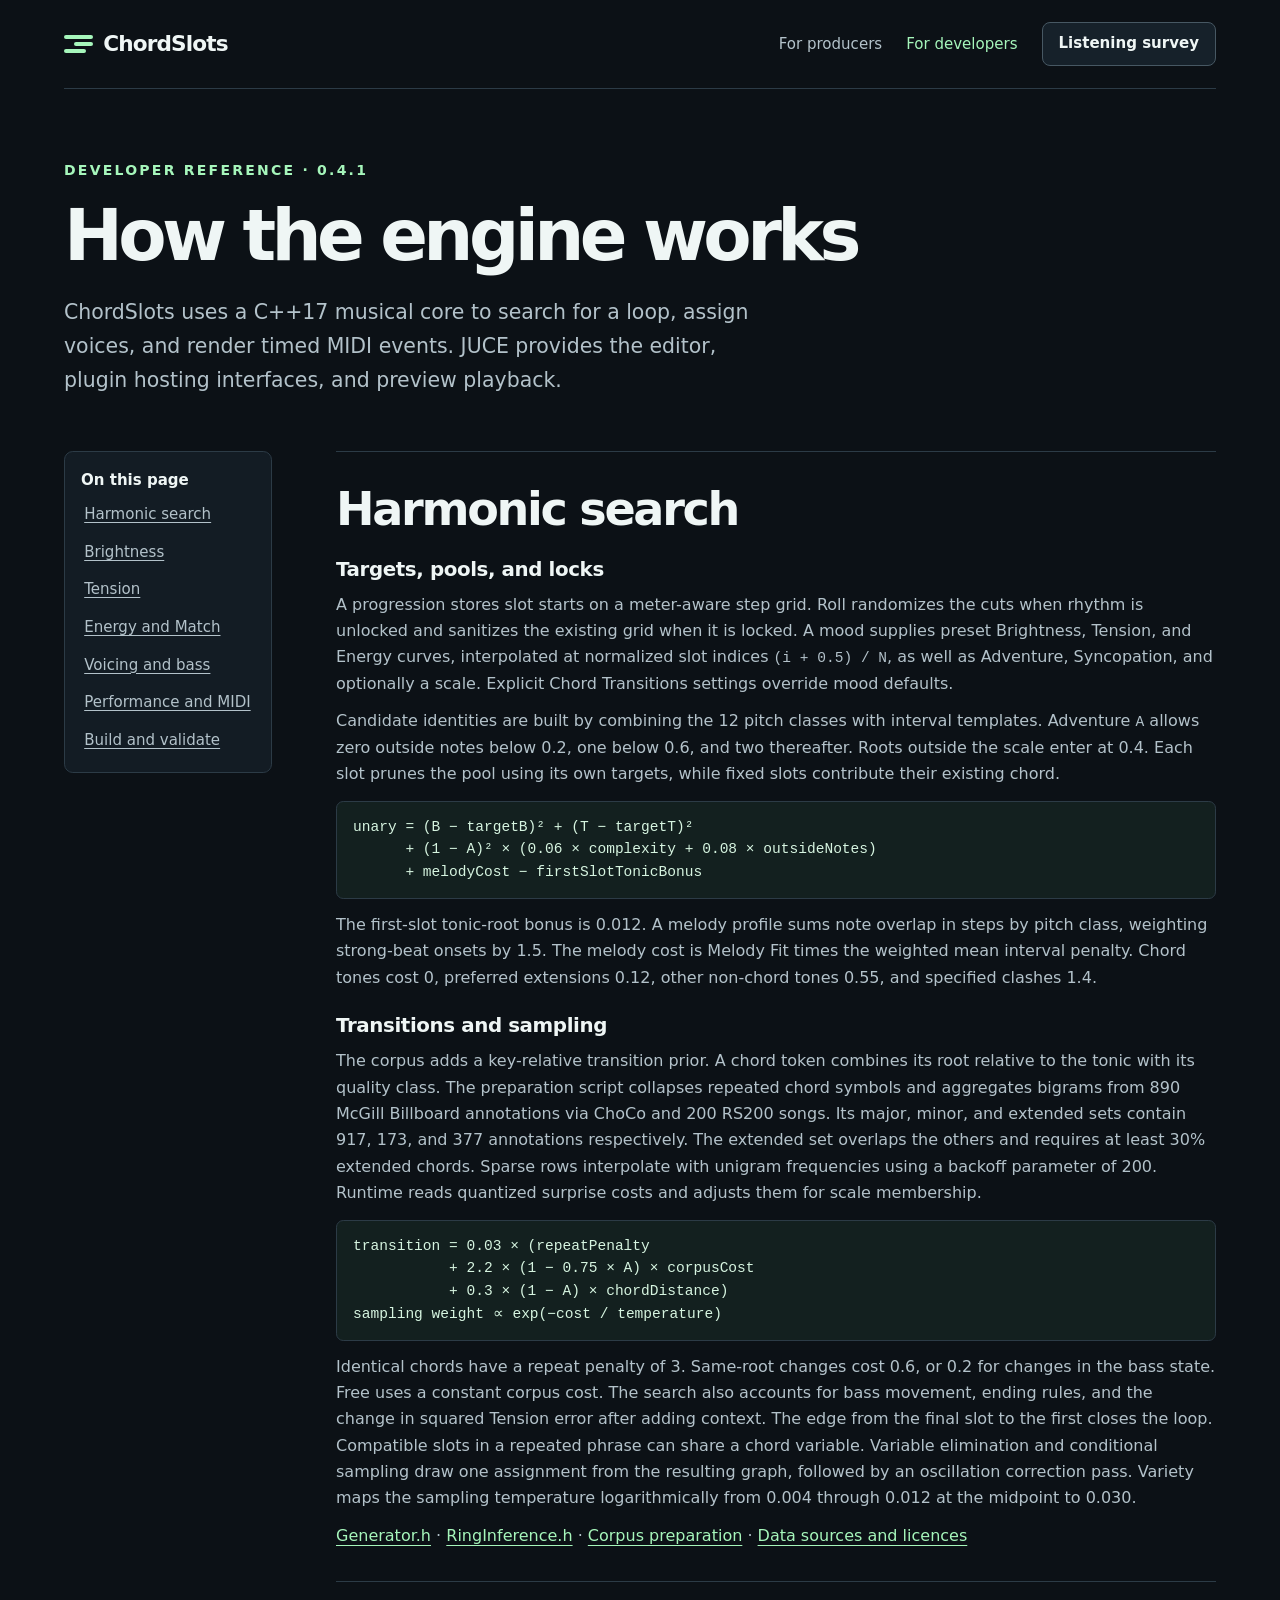
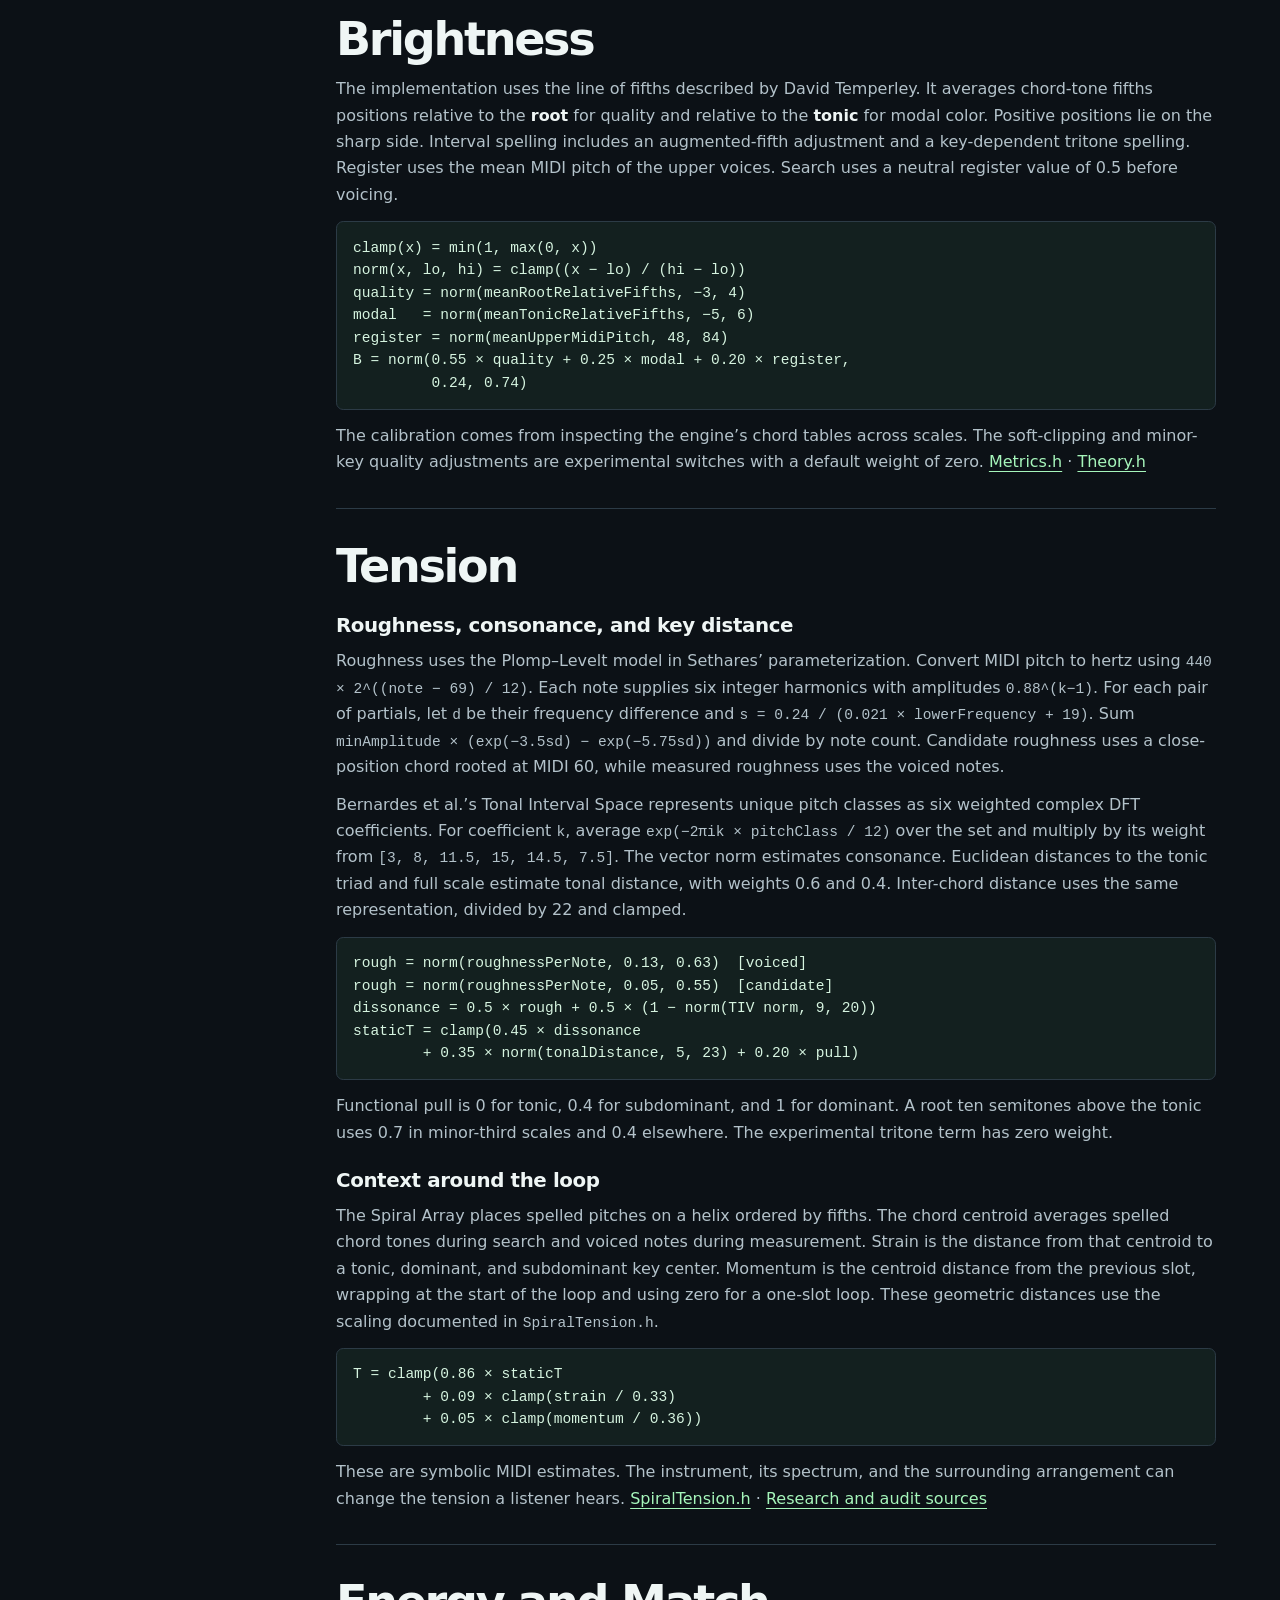
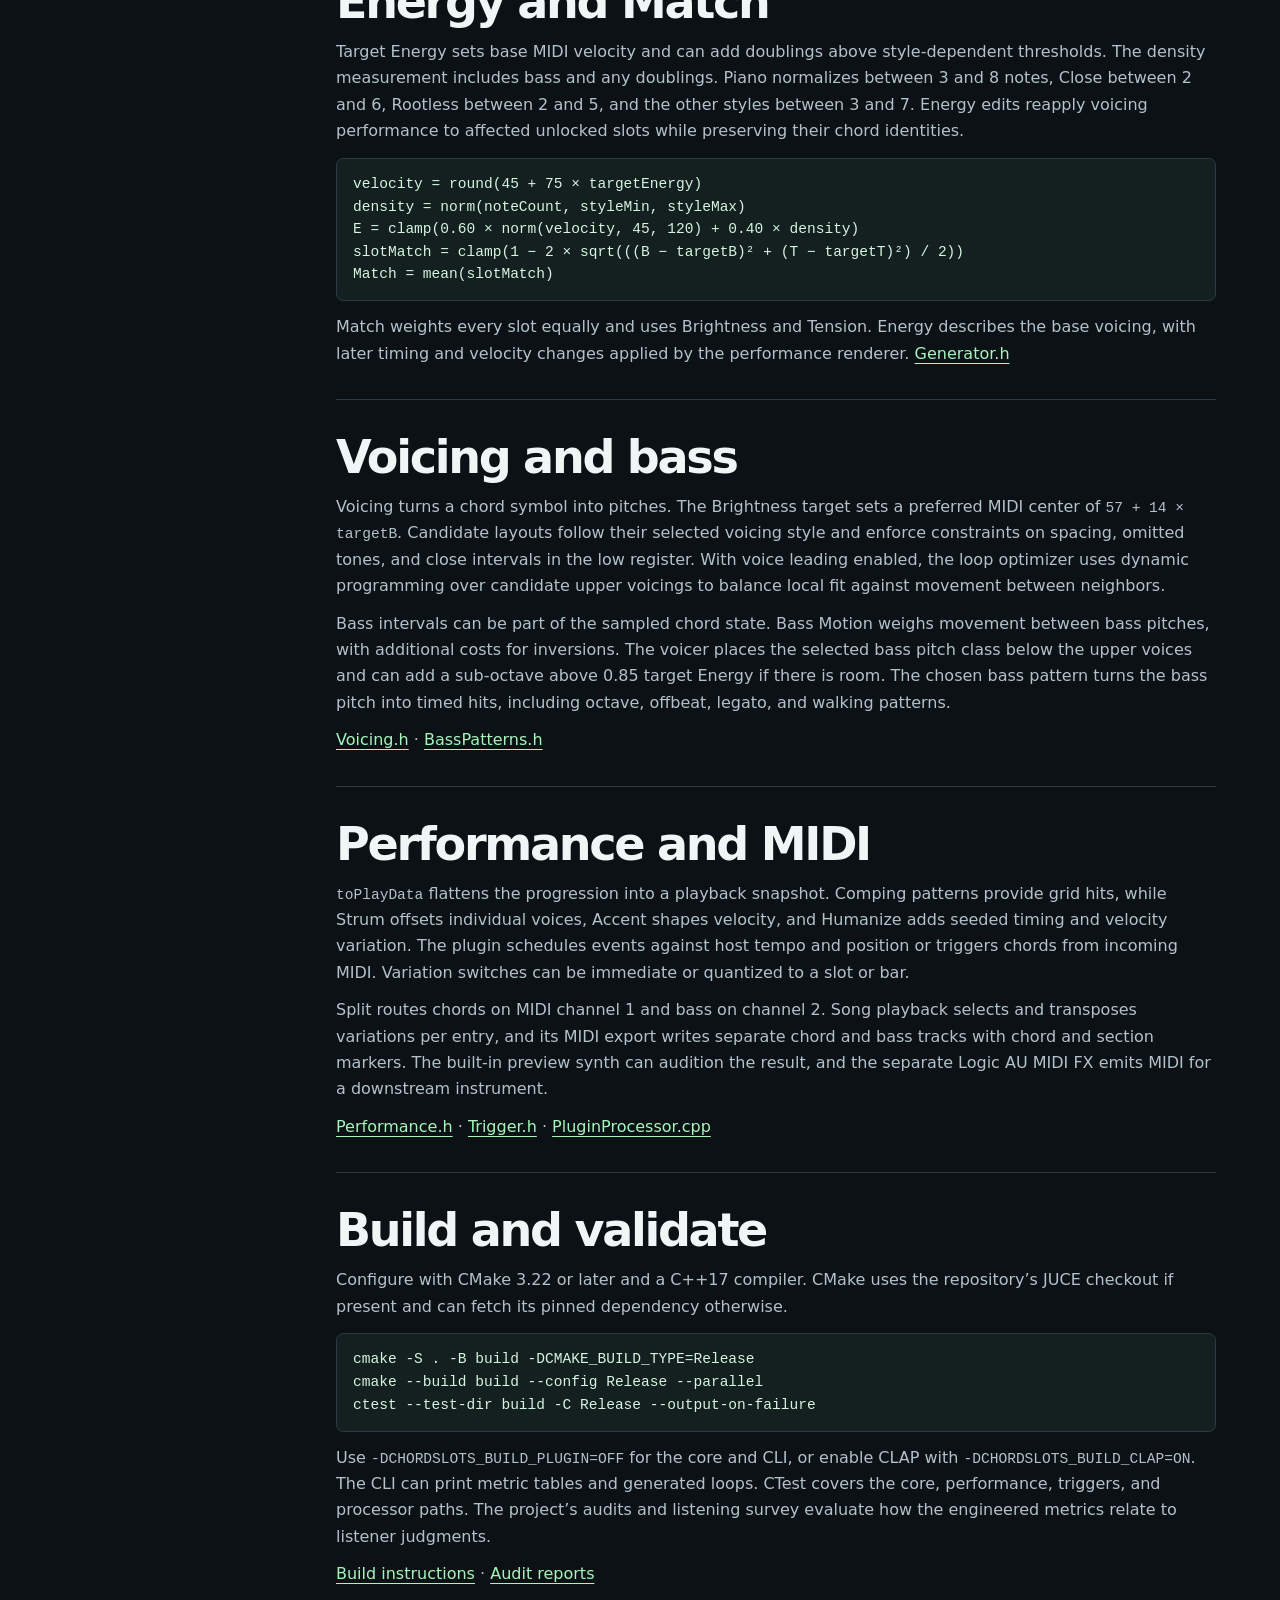
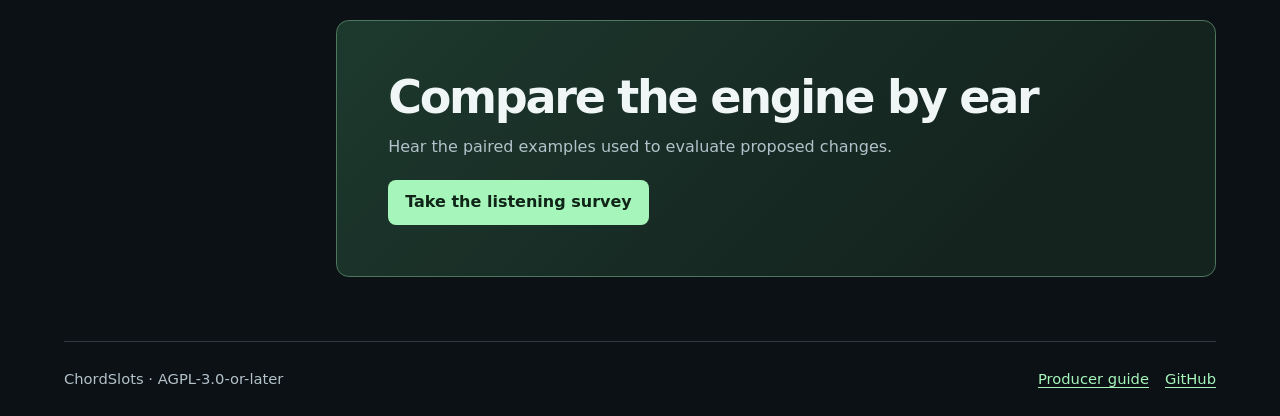
==== docs/developers.html @ 58ba0286 "Add ChordSlots producer and developer website" ====
<!doctype html>
<html lang="en">
<head>
  <meta charset="utf-8">
  <meta name="viewport" content="width=device-width, initial-scale=1">
  <meta name="description" content="ChordSlots developer reference for harmonic search, Brightness, Tension, Energy, voicing, and MIDI rendering.">
  <title>ChordSlots · Developer reference</title>
  <link rel="stylesheet" href="site.css">
</head>
<body>
<a class="skip" href="#main">Skip to content</a>
<header class="top wrap">
  <a class="brand" href="./"><span class="mark" aria-hidden="true"><i></i><i></i><i></i></span>ChordSlots</a>
  <nav aria-label="Main navigation">
    <a href="./">For producers</a>
    <a href="developers.html" aria-current="page">For developers</a>
    <a class="button secondary" href="listening-test.html">Listening survey</a>
  </nav>
</header>
<main id="main">
  <div class="wrap section doc-hero">
    <p class="eyebrow">Developer reference · 0.4.1</p>
    <h1>How the engine works</h1>
    <p class="lede">ChordSlots uses a C++17 musical core to search for a loop, assign voices, and render timed MIDI events. JUCE provides the editor, plugin hosting interfaces, and preview playback.</p>
  </div>
  <div class="wrap doc-layout">
    <nav class="toc" aria-label="On this page">
      <strong>On this page</strong>
      <a href="#search">Harmonic search</a>
      <a href="#brightness">Brightness</a>
      <a href="#tension">Tension</a>
      <a href="#energy">Energy and Match</a>
      <a href="#voicing">Voicing and bass</a>
      <a href="#playback">Performance and MIDI</a>
      <a href="#build">Build and validate</a>
    </nav>
    <article class="reference" aria-label="Engine calculations">
      <section id="search">
        <h2>Harmonic search</h2>
        <h3>Targets, pools, and locks</h3>
        <p>A progression stores slot starts on a meter-aware step grid. Roll randomizes the cuts when rhythm is unlocked and sanitizes the existing grid when it is locked. A mood supplies preset Brightness, Tension, and Energy curves, interpolated at normalized slot indices <code>(i + 0.5) / N</code>, as well as Adventure, Syncopation, and optionally a scale. Explicit Chord Transitions settings override mood defaults.</p>
        <p>Candidate identities are built by combining the 12 pitch classes with interval templates. Adventure <code>A</code> allows zero outside notes below 0.2, one below 0.6, and two thereafter. Roots outside the scale enter at 0.4. Each slot prunes the pool using its own targets, while fixed slots contribute their existing chord.</p>
        <pre><code>unary = (B − targetB)² + (T − targetT)²
      + (1 − A)² × (0.06 × complexity + 0.08 × outsideNotes)
      + melodyCost − firstSlotTonicBonus</code></pre>
        <p>The first-slot tonic-root bonus is 0.012. A melody profile sums note overlap in steps by pitch class, weighting strong-beat onsets by 1.5. The melody cost is Melody Fit times the weighted mean interval penalty. Chord tones cost 0, preferred extensions 0.12, other non-chord tones 0.55, and specified clashes 1.4.</p>
        <h3>Transitions and sampling</h3>
        <p>The corpus adds a key-relative transition prior. A chord token combines its root relative to the tonic with its quality class. The preparation script collapses repeated chord symbols and aggregates bigrams from 890 McGill Billboard annotations via ChoCo and 200 RS200 songs. Its major, minor, and extended sets contain 917, 173, and 377 annotations respectively. The extended set overlaps the others and requires at least 30% extended chords. Sparse rows interpolate with unigram frequencies using a backoff parameter of 200. Runtime reads quantized surprise costs and adjusts them for scale membership.</p>
        <pre><code>transition = 0.03 × (repeatPenalty
           + 2.2 × (1 − 0.75 × A) × corpusCost
           + 0.3 × (1 − A) × chordDistance)
sampling weight ∝ exp(−cost / temperature)</code></pre>
        <p>Identical chords have a repeat penalty of 3. Same-root changes cost 0.6, or 0.2 for changes in the bass state. Free uses a constant corpus cost. The search also accounts for bass movement, ending rules, and the change in squared Tension error after adding context. The edge from the final slot to the first closes the loop. Compatible slots in a repeated phrase can share a chord variable. Variable elimination and conditional sampling draw one assignment from the resulting graph, followed by an oscillation correction pass. Variety maps the sampling temperature logarithmically from 0.004 through 0.012 at the midpoint to 0.030.</p>
        <p><a href="https://github.com/lagosproject/chordslots/blob/v0.4.1/core/include/chordslots/Generator.h">Generator.h</a> · <a href="https://github.com/lagosproject/chordslots/blob/v0.4.1/core/include/chordslots/RingInference.h">RingInference.h</a> · <a href="https://github.com/lagosproject/chordslots/blob/v0.4.1/tools/build_corpus.py">Corpus preparation</a> · <a href="https://github.com/lagosproject/chordslots/blob/v0.4.1/DATA_LICENSES.md">Data sources and licences</a></p>
      </section>
      <section id="brightness">
        <h2>Brightness</h2>
        <p>The implementation uses the line of fifths described by David Temperley. It averages chord-tone fifths positions relative to the <strong>root</strong> for quality and relative to the <strong>tonic</strong> for modal color. Positive positions lie on the sharp side. Interval spelling includes an augmented-fifth adjustment and a key-dependent tritone spelling. Register uses the mean MIDI pitch of the upper voices. Search uses a neutral register value of 0.5 before voicing.</p>
        <pre><code>clamp(x) = min(1, max(0, x))
norm(x, lo, hi) = clamp((x − lo) / (hi − lo))
quality = norm(meanRootRelativeFifths, −3, 4)
modal   = norm(meanTonicRelativeFifths, −5, 6)
register = norm(meanUpperMidiPitch, 48, 84)
B = norm(0.55 × quality + 0.25 × modal + 0.20 × register,
         0.24, 0.74)</code></pre>
        <p>The calibration comes from inspecting the engine’s chord tables across scales. The soft-clipping and minor-key quality adjustments are experimental switches with a default weight of zero. <a href="https://github.com/lagosproject/chordslots/blob/v0.4.1/core/include/chordslots/Metrics.h">Metrics.h</a> · <a href="https://github.com/lagosproject/chordslots/blob/v0.4.1/core/include/chordslots/Theory.h">Theory.h</a></p>
      </section>
      <section id="tension">
        <h2>Tension</h2>
        <h3>Roughness, consonance, and key distance</h3>
        <p>Roughness uses the Plomp–Levelt model in Sethares’ parameterization. Convert MIDI pitch to hertz using <code>440 × 2^((note − 69) / 12)</code>. Each note supplies six integer harmonics with amplitudes <code>0.88^(k−1)</code>. For each pair of partials, let <code>d</code> be their frequency difference and <code>s = 0.24 / (0.021 × lowerFrequency + 19)</code>. Sum <code>minAmplitude × (exp(−3.5sd) − exp(−5.75sd))</code> and divide by note count. Candidate roughness uses a close-position chord rooted at MIDI 60, while measured roughness uses the voiced notes.</p>
        <p>Bernardes et al.’s Tonal Interval Space represents unique pitch classes as six weighted complex DFT coefficients. For coefficient <code>k</code>, average <code>exp(−2πik × pitchClass / 12)</code> over the set and multiply by its weight from <code>[3, 8, 11.5, 15, 14.5, 7.5]</code>. The vector norm estimates consonance. Euclidean distances to the tonic triad and full scale estimate tonal distance, with weights 0.6 and 0.4. Inter-chord distance uses the same representation, divided by 22 and clamped.</p>
        <pre><code>rough = norm(roughnessPerNote, 0.13, 0.63)  [voiced]
rough = norm(roughnessPerNote, 0.05, 0.55)  [candidate]
dissonance = 0.5 × rough + 0.5 × (1 − norm(TIV norm, 9, 20))
staticT = clamp(0.45 × dissonance
        + 0.35 × norm(tonalDistance, 5, 23) + 0.20 × pull)</code></pre>
        <p>Functional pull is 0 for tonic, 0.4 for subdominant, and 1 for dominant. A root ten semitones above the tonic uses 0.7 in minor-third scales and 0.4 elsewhere. The experimental tritone term has zero weight.</p>
        <h3>Context around the loop</h3>
        <p>The Spiral Array places spelled pitches on a helix ordered by fifths. The chord centroid averages spelled chord tones during search and voiced notes during measurement. Strain is the distance from that centroid to a tonic, dominant, and subdominant key center. Momentum is the centroid distance from the previous slot, wrapping at the start of the loop and using zero for a one-slot loop. These geometric distances use the scaling documented in <code>SpiralTension.h</code>.</p>
        <pre><code>T = clamp(0.86 × staticT
        + 0.09 × clamp(strain / 0.33)
        + 0.05 × clamp(momentum / 0.36))</code></pre>
        <p>These are symbolic MIDI estimates. The instrument, its spectrum, and the surrounding arrangement can change the tension a listener hears. <a href="https://github.com/lagosproject/chordslots/blob/v0.4.1/core/include/chordslots/SpiralTension.h">SpiralTension.h</a> · <a href="https://github.com/lagosproject/chordslots/blob/v0.4.1/docs/RESEARCH-BASE.md">Research and audit sources</a></p>
      </section>
      <section id="energy">
        <h2>Energy and Match</h2>
        <p>Target Energy sets base MIDI velocity and can add doublings above style-dependent thresholds. The density measurement includes bass and any doublings. Piano normalizes between 3 and 8 notes, Close between 2 and 6, Rootless between 2 and 5, and the other styles between 3 and 7. Energy edits reapply voicing performance to affected unlocked slots while preserving their chord identities.</p>
        <pre><code>velocity = round(45 + 75 × targetEnergy)
density = norm(noteCount, styleMin, styleMax)
E = clamp(0.60 × norm(velocity, 45, 120) + 0.40 × density)
slotMatch = clamp(1 − 2 × sqrt(((B − targetB)² + (T − targetT)²) / 2))
Match = mean(slotMatch)</code></pre>
        <p>Match weights every slot equally and uses Brightness and Tension. Energy describes the base voicing, with later timing and velocity changes applied by the performance renderer. <a href="https://github.com/lagosproject/chordslots/blob/v0.4.1/core/include/chordslots/Generator.h">Generator.h</a></p>
      </section>
      <section id="voicing">
        <h2>Voicing and bass</h2>
        <p>Voicing turns a chord symbol into pitches. The Brightness target sets a preferred MIDI center of <code>57 + 14 × targetB</code>. Candidate layouts follow their selected voicing style and enforce constraints on spacing, omitted tones, and close intervals in the low register. With voice leading enabled, the loop optimizer uses dynamic programming over candidate upper voicings to balance local fit against movement between neighbors.</p>
        <p>Bass intervals can be part of the sampled chord state. Bass Motion weighs movement between bass pitches, with additional costs for inversions. The voicer places the selected bass pitch class below the upper voices and can add a sub-octave above 0.85 target Energy if there is room. The chosen bass pattern turns the bass pitch into timed hits, including octave, offbeat, legato, and walking patterns.</p>
        <p><a href="https://github.com/lagosproject/chordslots/blob/v0.4.1/core/include/chordslots/Voicing.h">Voicing.h</a> · <a href="https://github.com/lagosproject/chordslots/blob/v0.4.1/core/include/chordslots/BassPatterns.h">BassPatterns.h</a></p>
      </section>
      <section id="playback">
        <h2>Performance and MIDI</h2>
        <p><code>toPlayData</code> flattens the progression into a playback snapshot. Comping patterns provide grid hits, while Strum offsets individual voices, Accent shapes velocity, and Humanize adds seeded timing and velocity variation. The plugin schedules events against host tempo and position or triggers chords from incoming MIDI. Variation switches can be immediate or quantized to a slot or bar.</p>
        <p>Split routes chords on MIDI channel 1 and bass on channel 2. Song playback selects and transposes variations per entry, and its MIDI export writes separate chord and bass tracks with chord and section markers. The built-in preview synth can audition the result, and the separate Logic AU MIDI FX emits MIDI for a downstream instrument.</p>
        <p><a href="https://github.com/lagosproject/chordslots/blob/v0.4.1/core/include/chordslots/Performance.h">Performance.h</a> · <a href="https://github.com/lagosproject/chordslots/blob/v0.4.1/core/include/chordslots/Trigger.h">Trigger.h</a> · <a href="https://github.com/lagosproject/chordslots/blob/v0.4.1/plugin/PluginProcessor.cpp">PluginProcessor.cpp</a></p>
      </section>
      <section id="build">
        <h2>Build and validate</h2>
        <p>Configure with CMake 3.22 or later and a C++17 compiler. CMake uses the repository’s JUCE checkout if present and can fetch its pinned dependency otherwise.</p>
        <pre><code>cmake -S . -B build -DCMAKE_BUILD_TYPE=Release
cmake --build build --config Release --parallel
ctest --test-dir build -C Release --output-on-failure</code></pre>
        <p>Use <code>-DCHORDSLOTS_BUILD_PLUGIN=OFF</code> for the core and CLI, or enable CLAP with <code>-DCHORDSLOTS_BUILD_CLAP=ON</code>. The CLI can print metric tables and generated loops. CTest covers the core, performance, triggers, and processor paths. The project’s audits and listening survey evaluate how the engineered metrics relate to listener judgments.</p>
        <p><a href="https://github.com/lagosproject/chordslots/tree/v0.4.1#build">Build instructions</a> · <a href="https://github.com/lagosproject/chordslots/tree/v0.4.1/docs/audits">Audit reports</a></p>
      </section>
      <div class="survey"><div><h2>Compare the engine by ear</h2><p>Hear the paired examples used to evaluate proposed changes.</p></div><a class="button primary" href="listening-test.html">Take the listening survey</a></div>
    </article>
  </div>
</main>
<footer class="wrap footer"><span>ChordSlots · AGPL-3.0-or-later</span><a href="./">Producer guide</a><a href="https://github.com/lagosproject/chordslots">GitHub</a></footer>
</body>
</html>
---- docs/site.css ----
:root {
  color-scheme: dark;
  --background: #0c1116;
  --panel: #131c24;
  --line: #2c3b46;
  --text: #eff6f5;
  --muted: #b3c2ca;
  --green: #a6f6bb;
  --blue: #a1d9ff;
  --yellow: #ffda9a;
  font-family: "Inter", system-ui, sans-serif;
  line-height: 1.65;
}
*, *::before, *::after { box-sizing: border-box; }
body { margin: 0; background: var(--background); color: var(--text); }
a { color: var(--green); text-underline-offset: .22em; }
a:hover { color: white; }
:focus-visible { outline: 3px solid var(--yellow); outline-offset: 5px; }
.skip { position: absolute; top: .75rem; left: .75rem; padding: .75rem; background: var(--panel); transform: translateY(-150%); z-index: 2; }
.skip:focus { transform: none; }
.wrap { width: min(90%, 82rem); margin-inline: auto; }
.top, .footer, nav, .actions { display: flex; align-items: center; flex-wrap: wrap; gap: 1rem; }
.top { justify-content: space-between; padding-block: 1.35rem; border-bottom: 1px solid var(--line); }
.top a, .button { text-decoration: none; }
.brand { display: inline-flex; align-items: center; gap: .65rem; color: var(--text); font-size: 1.35rem; font-weight: 760; letter-spacing: -.04em; }
.mark { display: inline-grid; gap: 3px; width: 1.8rem; }
.mark i { height: 4px; background: var(--green); border-radius: 2px; }
.mark i:nth-child(2) { width: 65%; margin-left: 35%; }
.mark i:nth-child(3) { width: 75%; }
nav { gap: .65rem 1.5rem; font-size: .94rem; }
nav a { color: var(--muted); }
nav [aria-current] { color: var(--green); }
.button { display: inline-flex; justify-content: center; align-items: center; min-height: 2.8rem; padding: .55rem 1rem; border: 1px solid transparent; border-radius: .5rem; line-height: 1.3; font-weight: 690; }
.primary { color: #102518; background: var(--green); }
.primary:hover { color: #102518; background: #d1ffdc; }
.secondary { color: var(--text); border-color: #475863; background: #16212a; }
.secondary:hover { background: #263942; }
.hero { display: grid; grid-template-columns: minmax(0, .85fr) minmax(0, 1.15fr); gap: clamp(2rem, 4vw, 4rem); align-items: center; padding-block: clamp(3rem, 8vw, 7rem); }
h1, h2, h3 { line-height: 1.1; margin: 0; text-wrap: balance; }
h1 { font-size: clamp(2.75rem, 5.7vw, 6rem); letter-spacing: -.065em; }
h1 em { color: var(--green); font-style: normal; }
h2 { font-size: clamp(1.95rem, 3.6vw, 3.25rem); letter-spacing: -.05em; }
h3 { font-size: 1.24rem; letter-spacing: -.02em; }
p { color: var(--muted); margin: .7rem 0 0; }
.eyebrow { color: var(--green); text-transform: uppercase; letter-spacing: .16em; font-size: .875rem; font-weight: 750; margin: 0 0 1rem; }
.lede { max-width: 43rem; font-size: clamp(1.08rem, 1.65vw, 1.28rem); margin-block: 1.25rem; }
.intro { max-width: 44rem; }
.product { margin: 0; padding: .55rem; border: 1px solid #3e515b; background: #172229; border-radius: .75rem; box-shadow: 0 1rem 4rem #0006, 0 0 5rem #77ebae12; }
.product img { display: block; width: 100%; height: auto; border-radius: .38rem; }
figcaption { color: var(--muted); padding: .55rem .4rem .1rem; font-size: .875rem; }
.band { background: #101820; border-block: 1px solid var(--line); }
.section { padding-block: clamp(2.75rem, 5.5vw, 5.25rem); }
.tiles { display: grid; grid-template-columns: repeat(3, minmax(0, 1fr)); gap: 1rem; margin-top: 1.6rem; }
.tile { border: 1px solid var(--line); border-top: 3px solid var(--accent, var(--line)); border-radius: .6rem; padding: clamp(1.1rem, 2vw, 1.7rem); background: var(--panel); }
.tile h3 { color: var(--accent, var(--text)); }
.bright { --accent: var(--yellow); }
.tension { --accent: var(--blue); }
.energy { --accent: var(--green); }
.workflow { display: grid; grid-template-columns: minmax(0, 1fr) minmax(0, 1.12fr); gap: 2rem; align-items: center; margin-top: 1.7rem; }
.steps { margin: 0; padding-left: 1.7rem; }
.steps li { padding: .8rem 0 .8rem .4rem; }
.steps li::marker { color: var(--green); font-weight: 700; }
.extras { grid-template-columns: repeat(2, minmax(0, 1fr)); }
.survey { border: 1px solid #4f765e; background: linear-gradient(135deg, #1d392e, #14231e 75%); border-radius: .8rem; padding: clamp(1.4rem, 4vw, 3.3rem); display: flex; flex-wrap: wrap; gap: 1.25rem 3rem; align-items: center; justify-content: space-between; }
.survey p { max-width: 43rem; }
.footer { padding-block: 1.55rem; border-top: 1px solid var(--line); color: var(--muted); font-size: .92rem; }
.footer span { margin-right: auto; }
.doc-hero { padding-bottom: 2.1rem; }
.doc-hero h1 { font-size: clamp(2.75rem, 5.5vw, 5.05rem); }
.doc-layout { display: grid; grid-template-columns: 13rem minmax(0, 1fr); gap: clamp(2rem, 5vw, 5rem); padding-bottom: 4rem; }
.toc { position: sticky; top: 1.3rem; align-self: start; display: grid; gap: .4rem; padding: 1rem; border: 1px solid var(--line); border-radius: .55rem; background: var(--panel); }
.toc a { padding: .2rem; }
.reference { max-width: 57rem; min-width: 0; }
.reference section { padding-block: 2rem; border-top: 1px solid var(--line); scroll-margin-top: 1.25rem; }
.reference h3 { margin-top: 1.5rem; }
.reference li { margin-top: .5rem; color: var(--muted); }
.reference strong { color: var(--text); }
pre { background: #13201f; color: #d6f4e0; border: 1px solid var(--line); border-radius: .45rem; padding: .9rem 1rem; overflow-x: auto; line-height: 1.55; }
code { font-family: Consolas, "Liberation Mono", monospace; font-size: .91em; }
@media (max-width: 54rem) {
  .hero, .workflow { grid-template-columns: minmax(0, 1fr); }
  .hero { padding-block: 3rem; }
  .doc-layout { grid-template-columns: minmax(0, 1fr); }
  .toc { position: static; display: flex; }
  .toc strong { flex-basis: 100%; }
}
@media (max-width: 36rem) {
  .tiles, .extras { grid-template-columns: minmax(0, 1fr); }
  .top { align-items: flex-start; }
  nav { gap: .5rem 1rem; }
  .survey .button { width: 100%; }
}
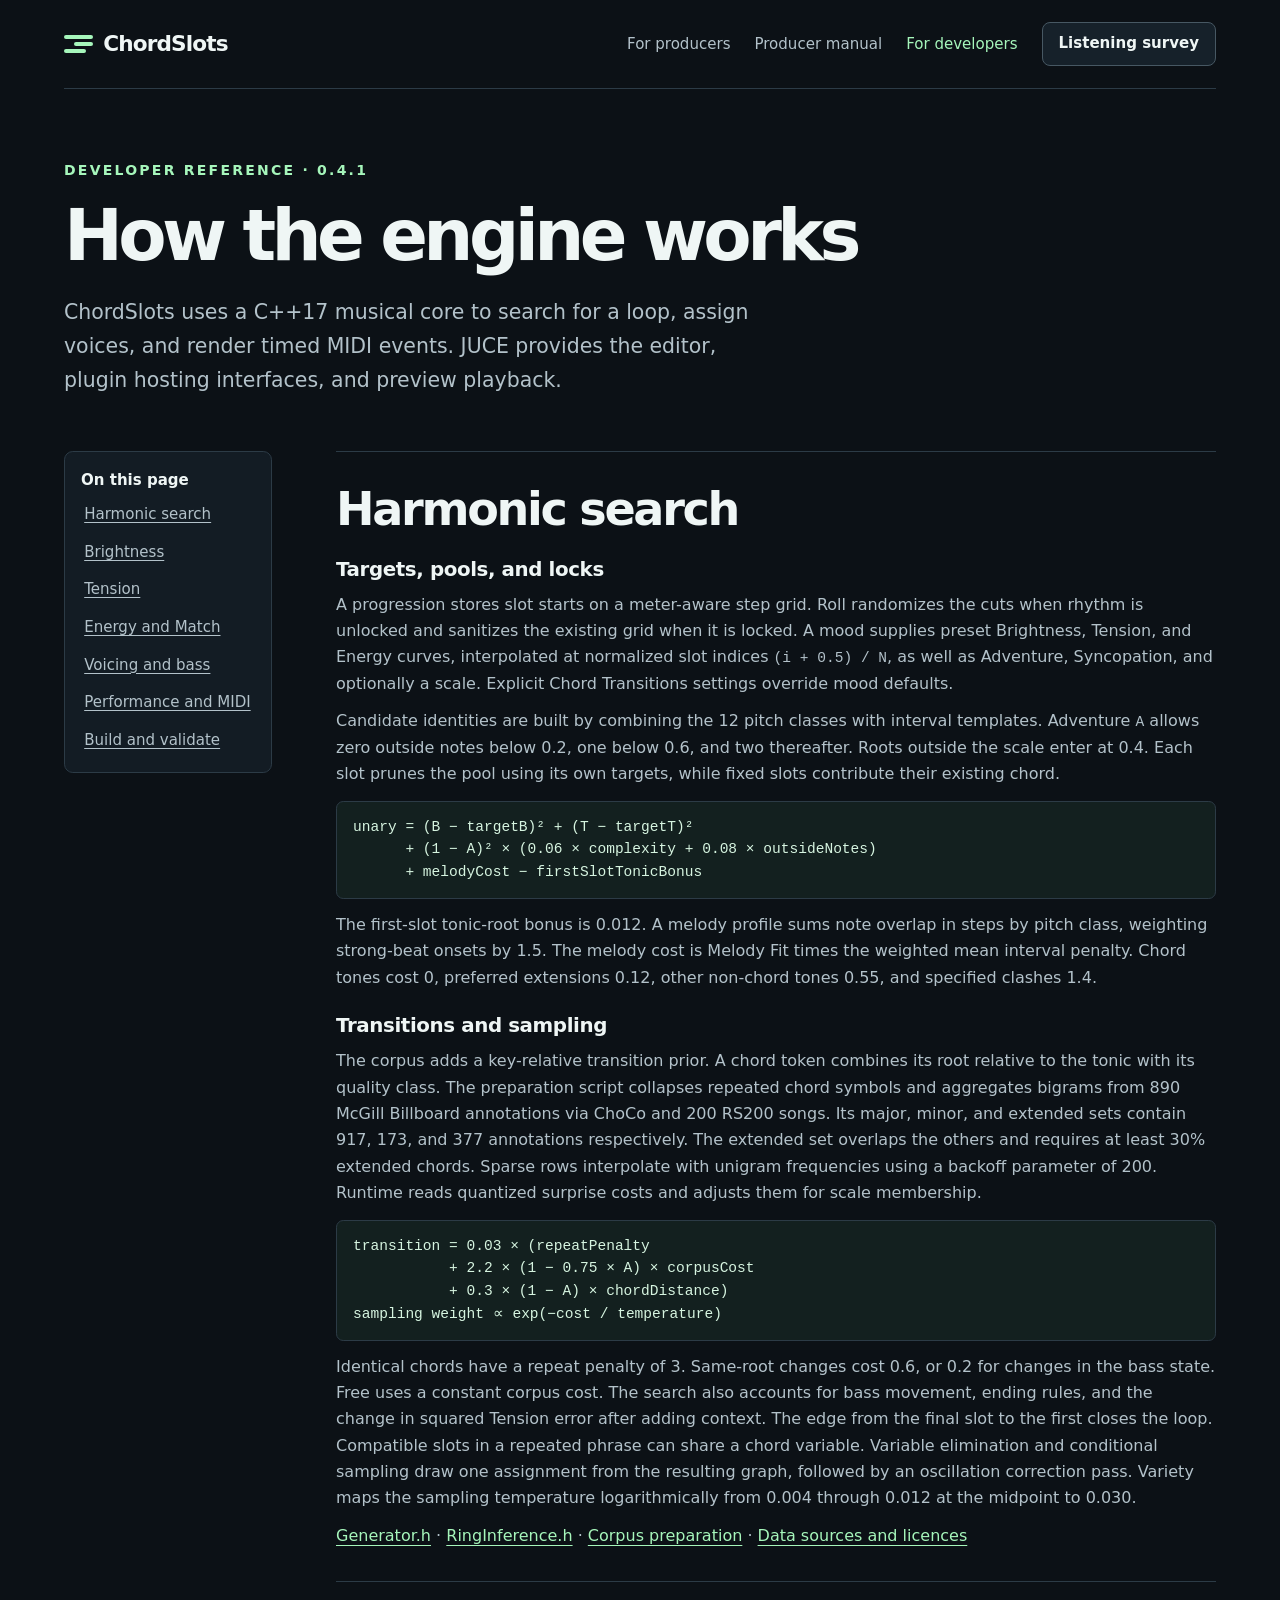
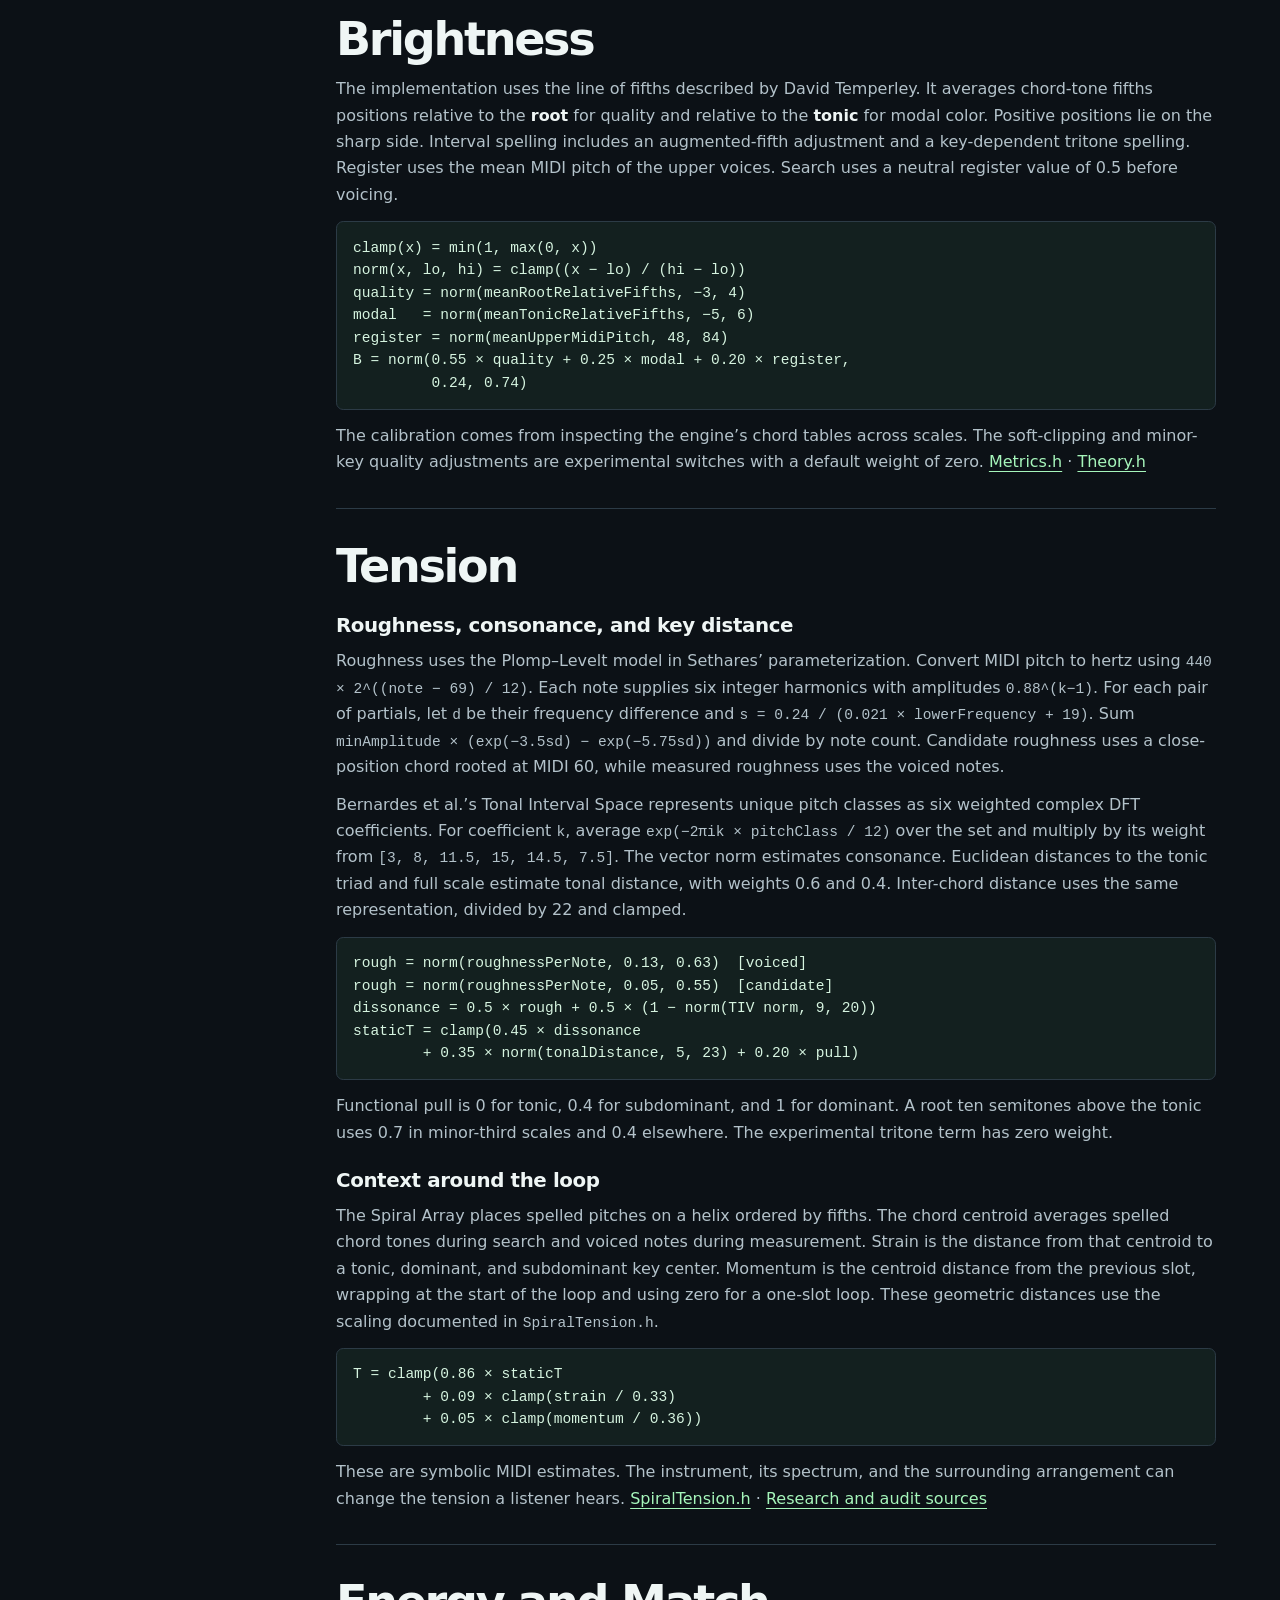
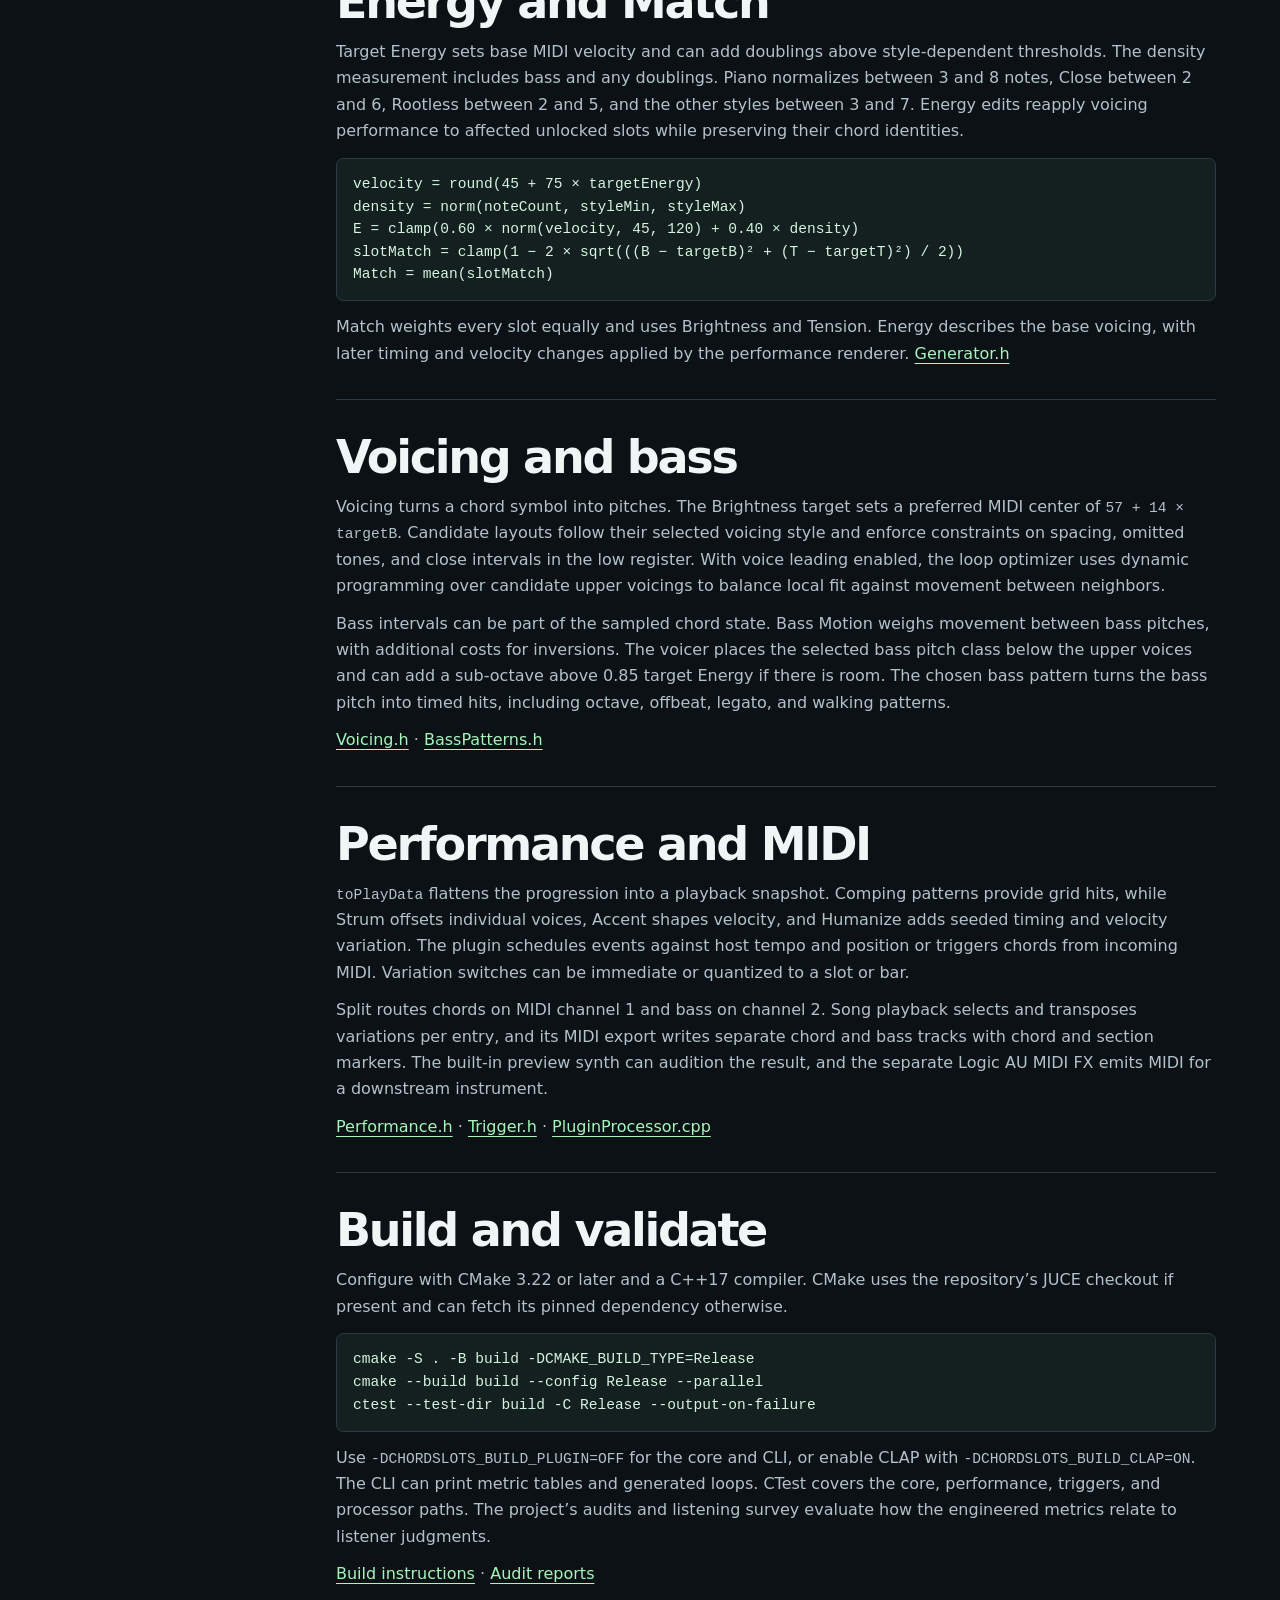
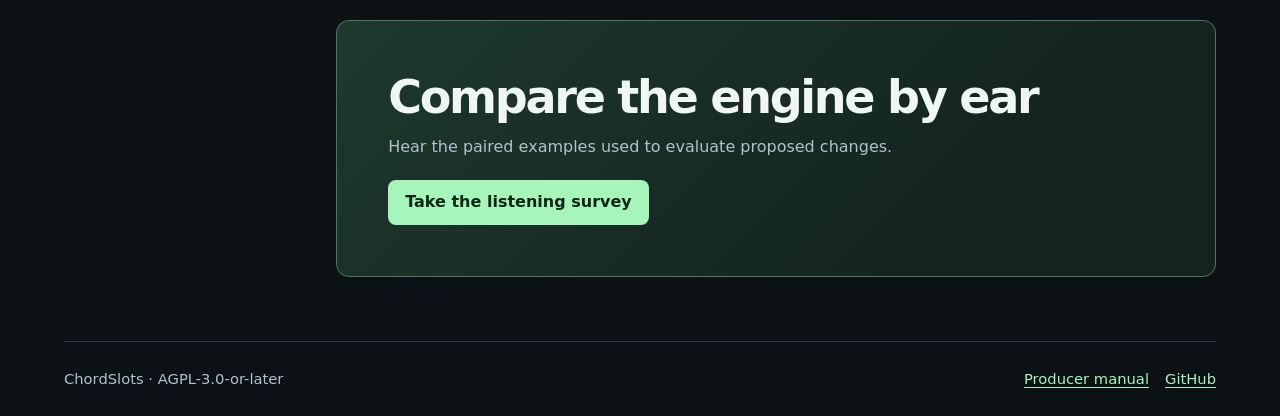
==== commit 4aefdf34: "Add the ChordSlots producer manual" ====
--- a/docs/developers.html
+++ b/docs/developers.html
@@ -13,6 +13,7 @@
   <a class="brand" href="./"><span class="mark" aria-hidden="true"><i></i><i></i><i></i></span>ChordSlots</a>
   <nav aria-label="Main navigation">
     <a href="./">For producers</a>
+    <a href="manual.html">Producer manual</a>
     <a href="developers.html" aria-current="page">For developers</a>
     <a class="button secondary" href="listening-test.html">Listening survey</a>
   </nav>
@@ -118,6 +119,6 @@
     </article>
   </div>
 </main>
-<footer class="wrap footer"><span>ChordSlots · AGPL-3.0-or-later</span><a href="./">Producer guide</a><a href="https://github.com/lagosproject/chordslots">GitHub</a></footer>
+<footer class="wrap footer"><span>ChordSlots · AGPL-3.0-or-later</span><a href="manual.html">Producer manual</a><a href="https://github.com/lagosproject/chordslots">GitHub</a></footer>
 </body>
 </html>
--- a/docs/site.css
+++ b/docs/site.css
@@ -49,6 +49,12 @@
 .product img { display: block; width: 100%; height: auto; border-radius: .38rem; }
 figcaption { color: var(--muted); padding: .55rem .4rem .1rem; font-size: .875rem; }
 .band { background: #101820; border-block: 1px solid var(--line); }
+.demo { display: grid; grid-template-columns: minmax(0, .68fr) minmax(0, 1fr); gap: clamp(1.4rem, 5vw, 4rem); align-items: center; }
+.demo video { display: block; width: 100%; height: auto; border: 1px solid var(--line); border-radius: .7rem; background: var(--background); }
+.demo details { margin-top: 1.25rem; color: var(--muted); }
+.demo summary { color: var(--green); cursor: pointer; width: fit-content; }
+.demo li { margin-top: .4rem; }
+.band + .band { border-top: 0; }
 .section { padding-block: clamp(2.75rem, 5.5vw, 5.25rem); }
 .tiles { display: grid; grid-template-columns: repeat(3, minmax(0, 1fr)); gap: 1rem; margin-top: 1.6rem; }
 .tile { border: 1px solid var(--line); border-top: 3px solid var(--accent, var(--line)); border-radius: .6rem; padding: clamp(1.1rem, 2vw, 1.7rem); background: var(--panel); }
@@ -75,16 +81,25 @@
 .reference h3 { margin-top: 1.5rem; }
 .reference li { margin-top: .5rem; color: var(--muted); }
 .reference strong { color: var(--text); }
+.manual .product { margin-block: 1.15rem 1.6rem; }
+.manual .controls { display: grid; grid-template-columns: minmax(8rem, 1fr) minmax(0, 2.6fr); margin: 1rem 0 0; }
+.manual .controls dt, .manual .controls dd { border-top: 1px solid var(--line); padding: .7rem 0; margin: 0; }
+.manual .controls dt { padding-right: 1rem; color: var(--green); font-weight: 680; }
+.manual .controls dd { color: var(--muted); }
+kbd { font: inherit; background: var(--panel); border: 1px solid var(--line); border-radius: .25rem; padding-inline: .24em; }
 pre { background: #13201f; color: #d6f4e0; border: 1px solid var(--line); border-radius: .45rem; padding: .9rem 1rem; overflow-x: auto; line-height: 1.55; }
 code { font-family: Consolas, "Liberation Mono", monospace; font-size: .91em; }
 @media (max-width: 54rem) {
-  .hero, .workflow { grid-template-columns: minmax(0, 1fr); }
+  .hero, .workflow, .demo { grid-template-columns: minmax(0, 1fr); }
   .hero { padding-block: 3rem; }
   .doc-layout { grid-template-columns: minmax(0, 1fr); }
   .toc { position: static; display: flex; }
   .toc strong { flex-basis: 100%; }
 }
 @media (max-width: 36rem) {
+  .manual .controls { display: block; }
+  .manual .controls dt { padding-bottom: .15rem; }
+  .manual .controls dd { border-top: 0; padding-top: 0; }
   .tiles, .extras { grid-template-columns: minmax(0, 1fr); }
   .top { align-items: flex-start; }
   nav { gap: .5rem 1rem; }
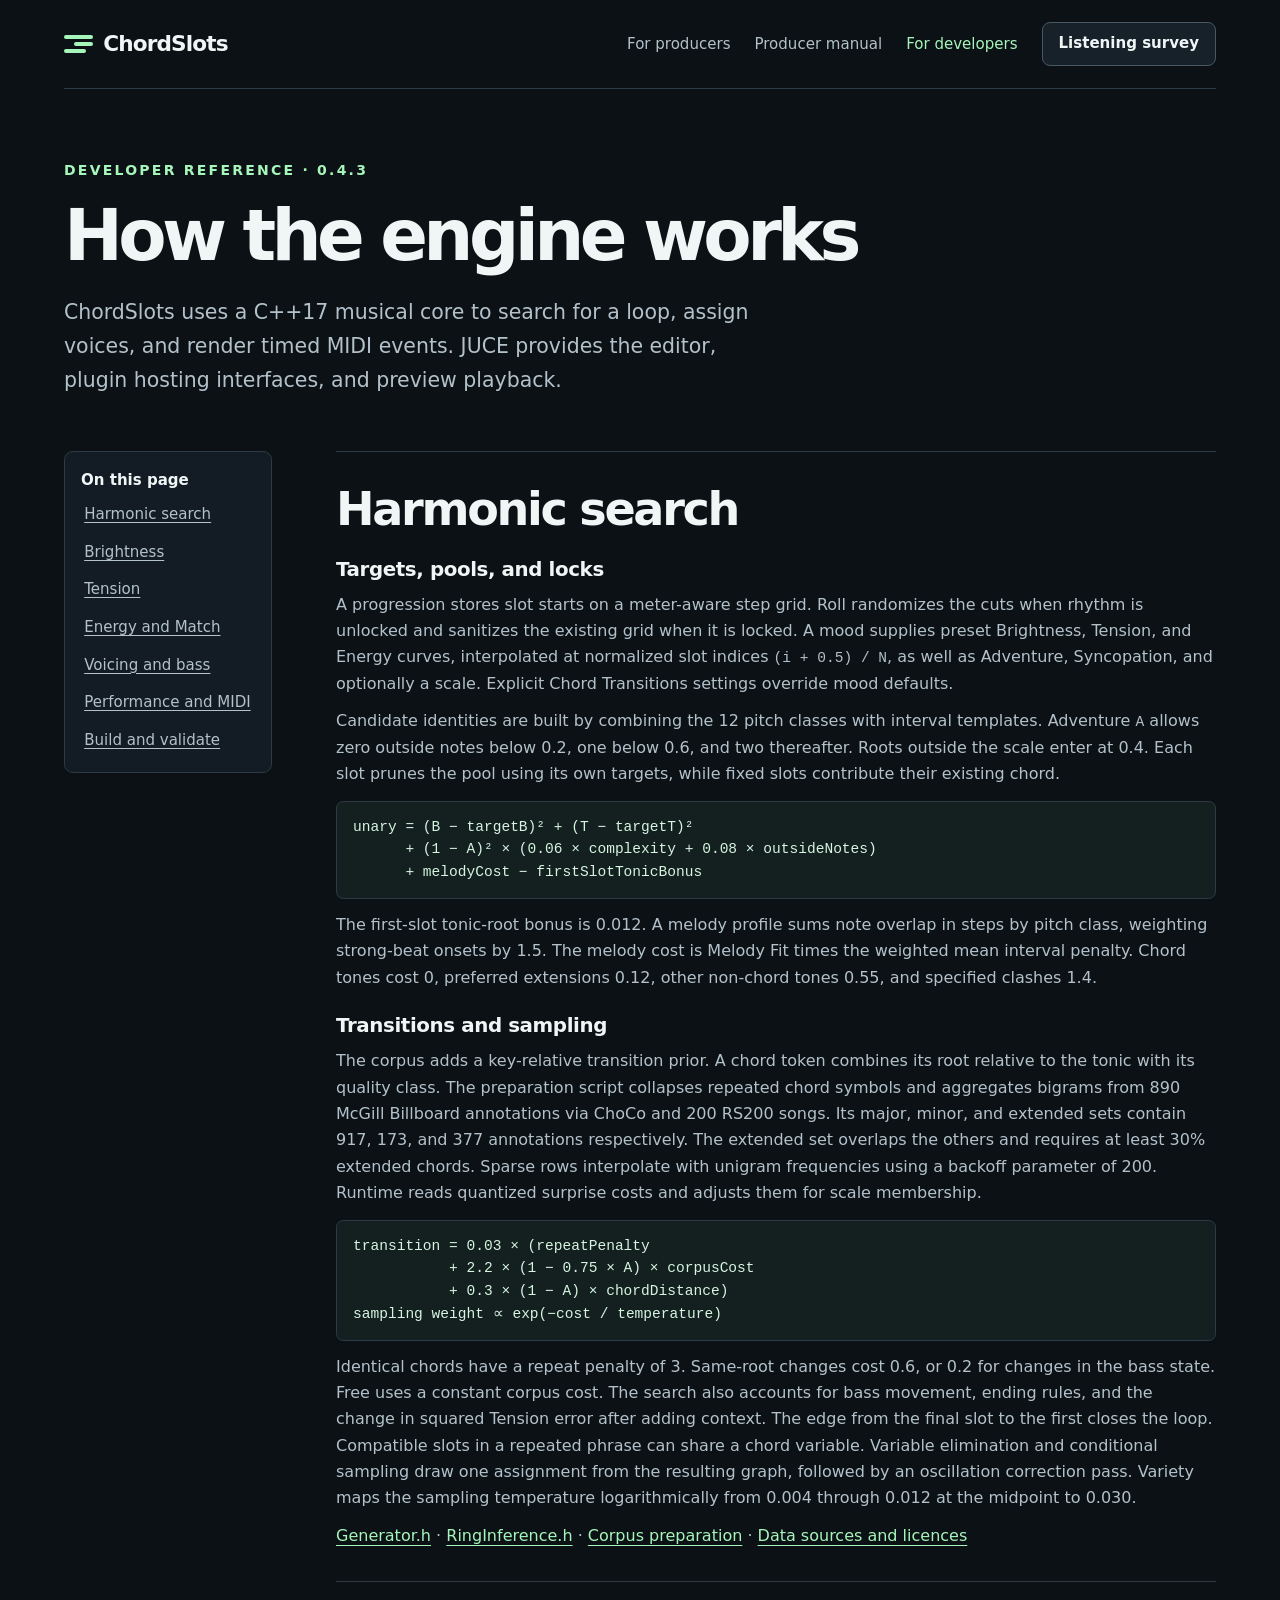
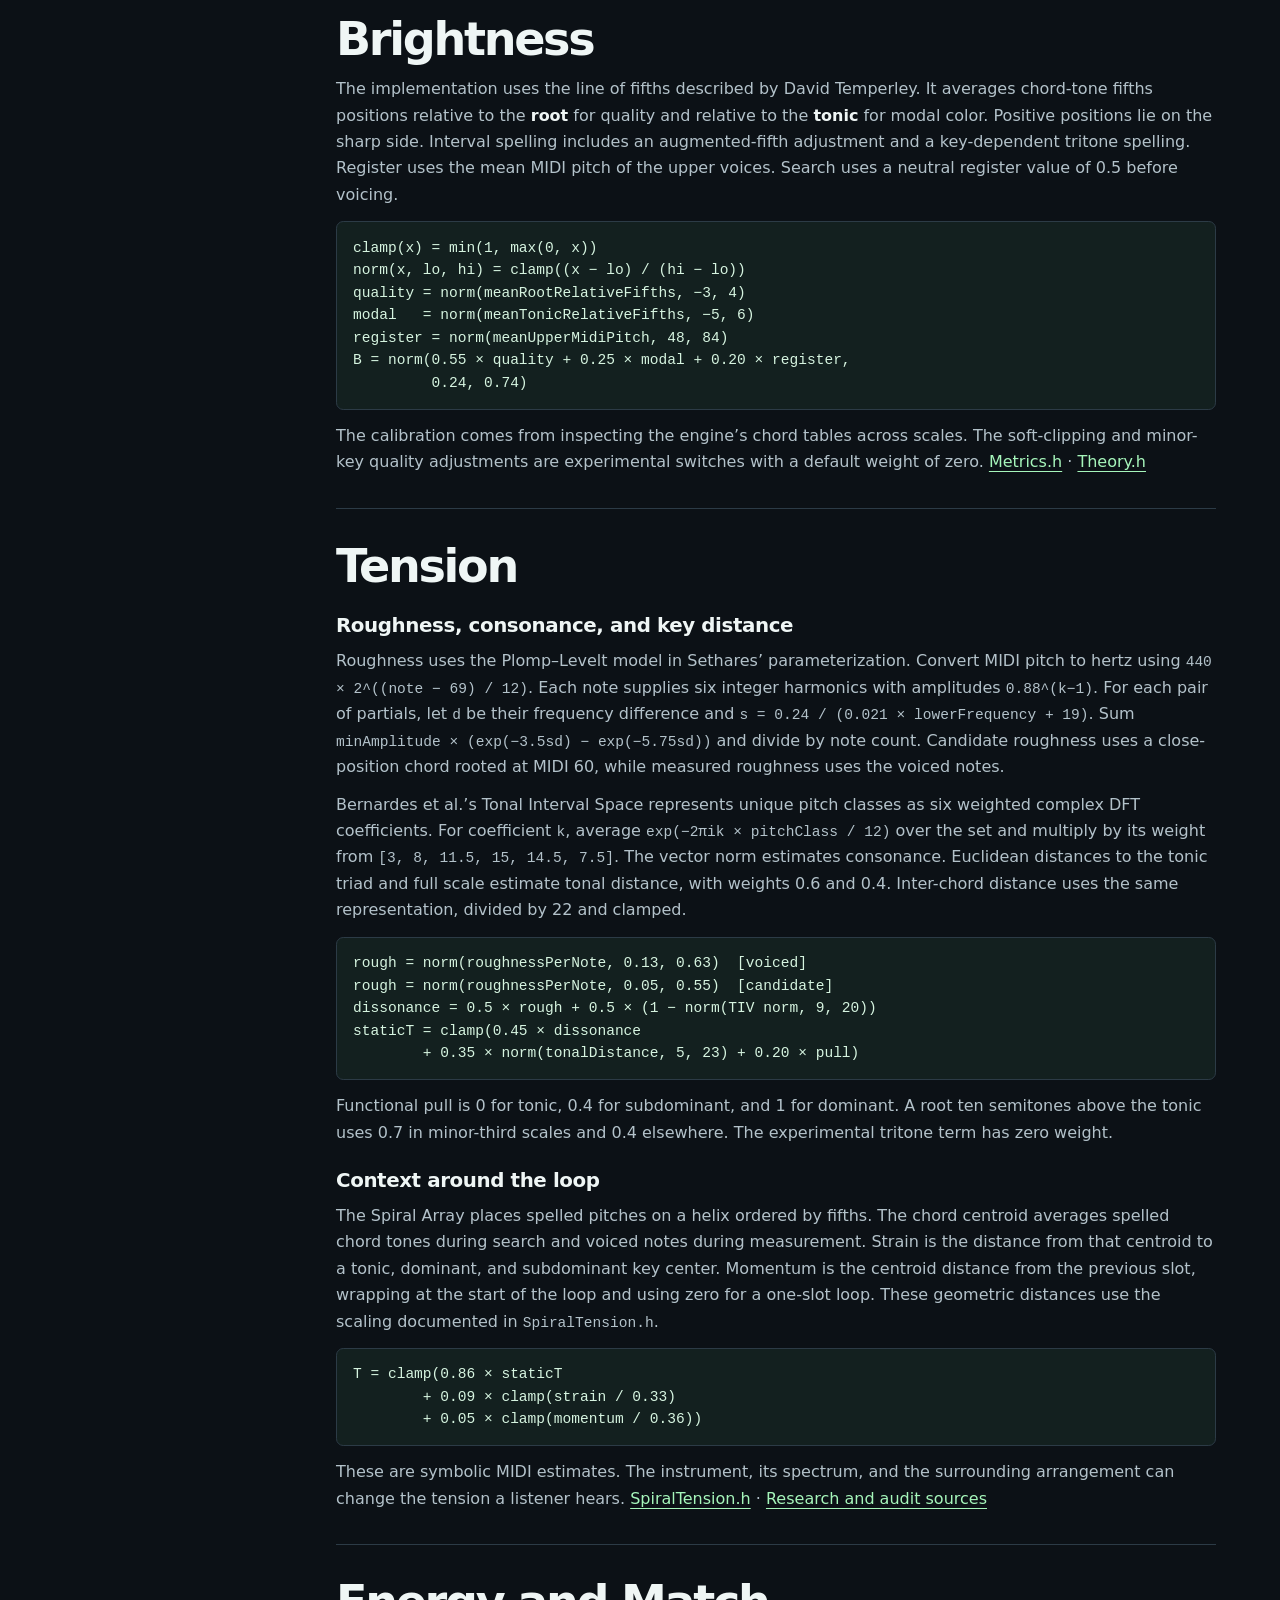
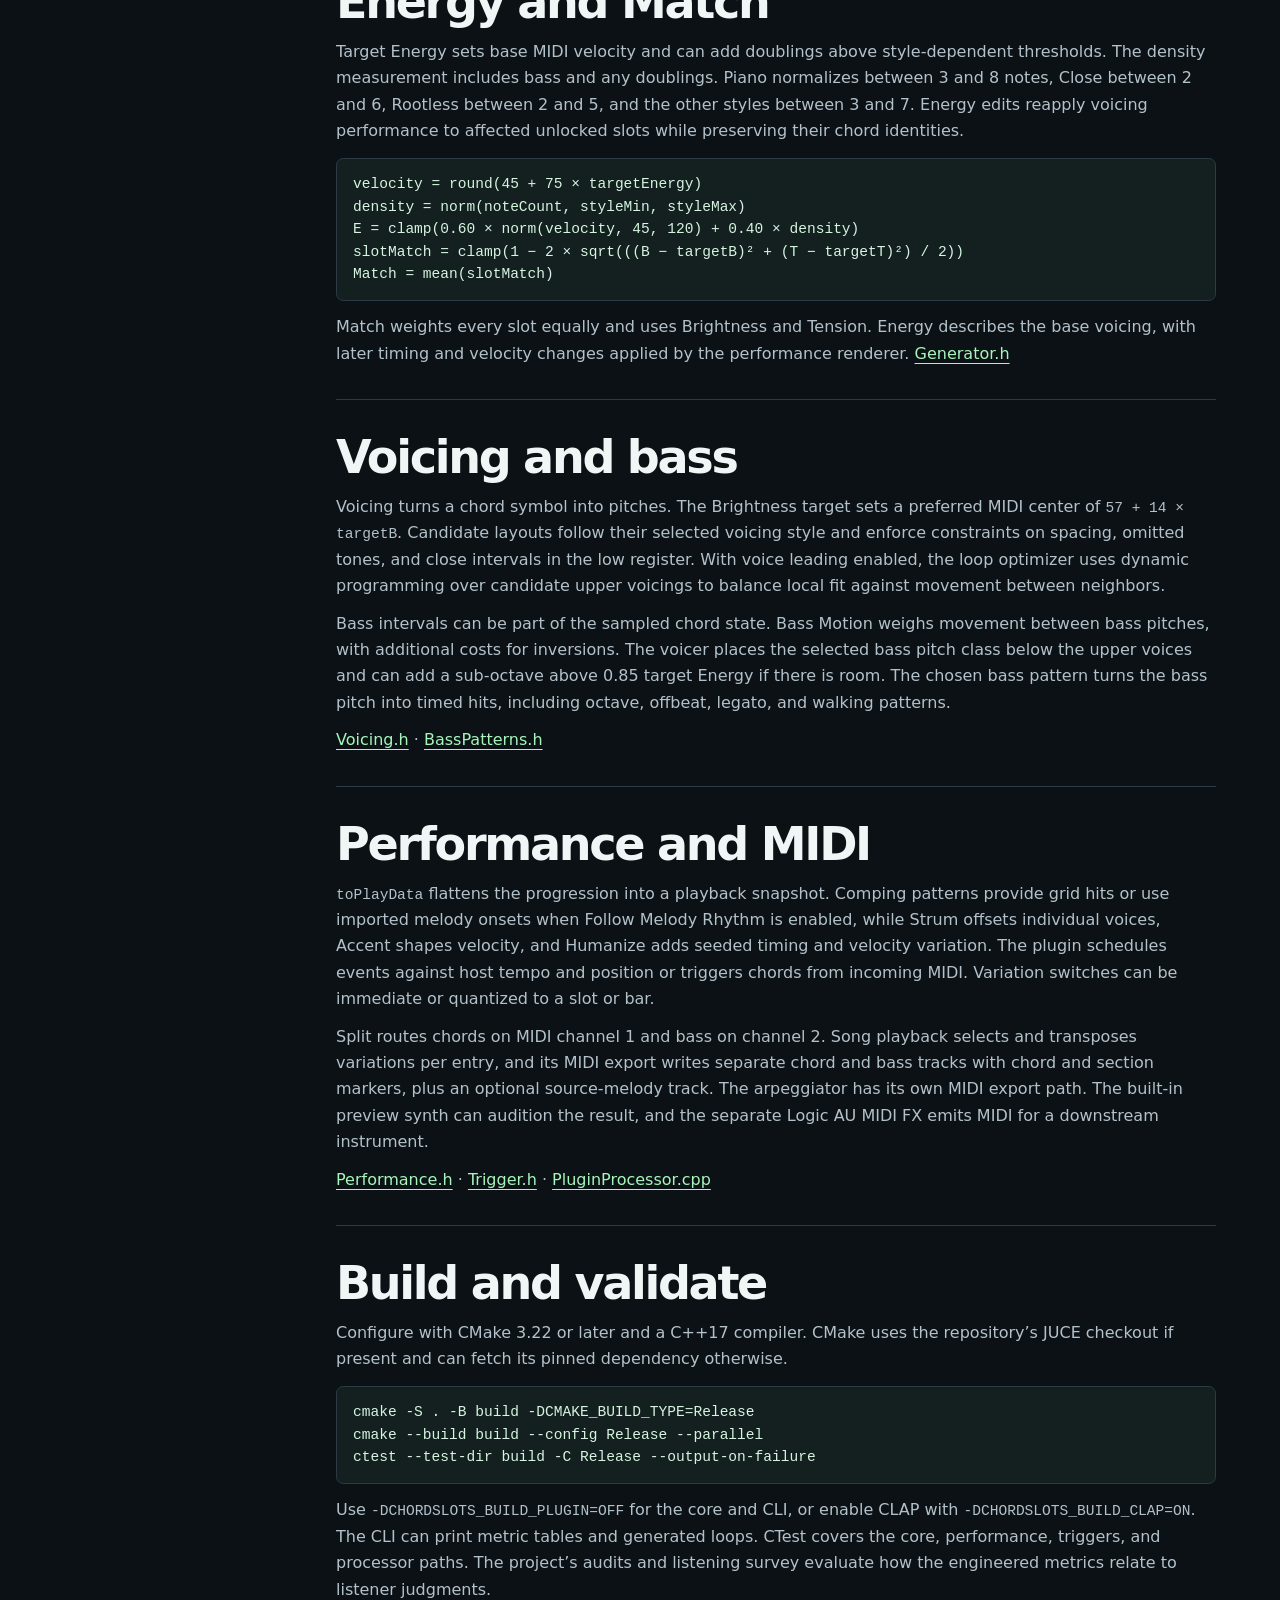
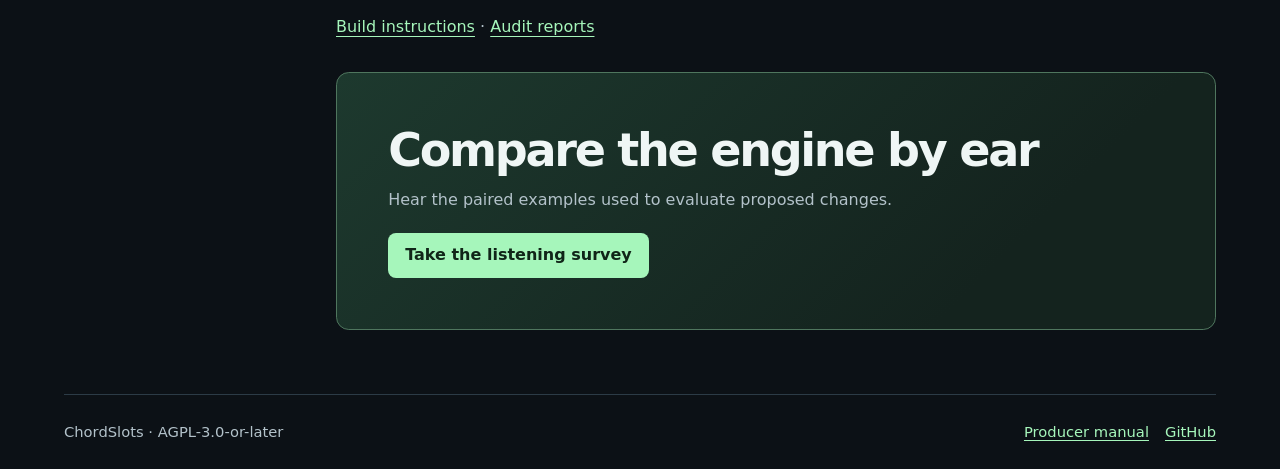
==== commit 9f498190: "Prepare ChordSlots 0.4.3 and refresh the producer site" ====
--- a/docs/developers.html
+++ b/docs/developers.html
@@ -4,7 +4,8 @@
   <meta charset="utf-8">
   <meta name="viewport" content="width=device-width, initial-scale=1">
   <meta name="description" content="ChordSlots developer reference for harmonic search, Brightness, Tension, Energy, voicing, and MIDI rendering.">
-  <title>ChordSlots · Developer reference</title>
+  <title>ChordSlots Developer Reference | Harmony Engine and MIDI</title>
+  <link rel="canonical" href="https://lagosproject.github.io/chordslots/developers.html">
   <link rel="stylesheet" href="site.css">
 </head>
 <body>
@@ -20,7 +21,7 @@
 </header>
 <main id="main">
   <div class="wrap section doc-hero">
-    <p class="eyebrow">Developer reference · 0.4.1</p>
+    <p class="eyebrow">Developer reference · 0.4.3</p>
     <h1>How the engine works</h1>
     <p class="lede">ChordSlots uses a C++17 musical core to search for a loop, assign voices, and render timed MIDI events. JUCE provides the editor, plugin hosting interfaces, and preview playback.</p>
   </div>
@@ -52,7 +53,7 @@
            + 0.3 × (1 − A) × chordDistance)
 sampling weight ∝ exp(−cost / temperature)</code></pre>
         <p>Identical chords have a repeat penalty of 3. Same-root changes cost 0.6, or 0.2 for changes in the bass state. Free uses a constant corpus cost. The search also accounts for bass movement, ending rules, and the change in squared Tension error after adding context. The edge from the final slot to the first closes the loop. Compatible slots in a repeated phrase can share a chord variable. Variable elimination and conditional sampling draw one assignment from the resulting graph, followed by an oscillation correction pass. Variety maps the sampling temperature logarithmically from 0.004 through 0.012 at the midpoint to 0.030.</p>
-        <p><a href="https://github.com/lagosproject/chordslots/blob/v0.4.1/core/include/chordslots/Generator.h">Generator.h</a> · <a href="https://github.com/lagosproject/chordslots/blob/v0.4.1/core/include/chordslots/RingInference.h">RingInference.h</a> · <a href="https://github.com/lagosproject/chordslots/blob/v0.4.1/tools/build_corpus.py">Corpus preparation</a> · <a href="https://github.com/lagosproject/chordslots/blob/v0.4.1/DATA_LICENSES.md">Data sources and licences</a></p>
+        <p><a href="https://github.com/lagosproject/chordslots/blob/v0.4.3/core/include/chordslots/Generator.h">Generator.h</a> · <a href="https://github.com/lagosproject/chordslots/blob/v0.4.3/core/include/chordslots/RingInference.h">RingInference.h</a> · <a href="https://github.com/lagosproject/chordslots/blob/v0.4.3/tools/build_corpus.py">Corpus preparation</a> · <a href="https://github.com/lagosproject/chordslots/blob/v0.4.3/DATA_LICENSES.md">Data sources and licences</a></p>
       </section>
       <section id="brightness">
         <h2>Brightness</h2>
@@ -64,7 +65,7 @@
 register = norm(meanUpperMidiPitch, 48, 84)
 B = norm(0.55 × quality + 0.25 × modal + 0.20 × register,
          0.24, 0.74)</code></pre>
-        <p>The calibration comes from inspecting the engine’s chord tables across scales. The soft-clipping and minor-key quality adjustments are experimental switches with a default weight of zero. <a href="https://github.com/lagosproject/chordslots/blob/v0.4.1/core/include/chordslots/Metrics.h">Metrics.h</a> · <a href="https://github.com/lagosproject/chordslots/blob/v0.4.1/core/include/chordslots/Theory.h">Theory.h</a></p>
+        <p>The calibration comes from inspecting the engine’s chord tables across scales. The soft-clipping and minor-key quality adjustments are experimental switches with a default weight of zero. <a href="https://github.com/lagosproject/chordslots/blob/v0.4.3/core/include/chordslots/Metrics.h">Metrics.h</a> · <a href="https://github.com/lagosproject/chordslots/blob/v0.4.3/core/include/chordslots/Theory.h">Theory.h</a></p>
       </section>
       <section id="tension">
         <h2>Tension</h2>
@@ -82,7 +83,7 @@
         <pre><code>T = clamp(0.86 × staticT
         + 0.09 × clamp(strain / 0.33)
         + 0.05 × clamp(momentum / 0.36))</code></pre>
-        <p>These are symbolic MIDI estimates. The instrument, its spectrum, and the surrounding arrangement can change the tension a listener hears. <a href="https://github.com/lagosproject/chordslots/blob/v0.4.1/core/include/chordslots/SpiralTension.h">SpiralTension.h</a> · <a href="https://github.com/lagosproject/chordslots/blob/v0.4.1/docs/RESEARCH-BASE.md">Research and audit sources</a></p>
+        <p>These are symbolic MIDI estimates. The instrument, its spectrum, and the surrounding arrangement can change the tension a listener hears. <a href="https://github.com/lagosproject/chordslots/blob/v0.4.3/core/include/chordslots/SpiralTension.h">SpiralTension.h</a> · <a href="https://github.com/lagosproject/chordslots/blob/v0.4.3/docs/RESEARCH-BASE.md">Research and audit sources</a></p>
       </section>
       <section id="energy">
         <h2>Energy and Match</h2>
@@ -92,19 +93,19 @@
 E = clamp(0.60 × norm(velocity, 45, 120) + 0.40 × density)
 slotMatch = clamp(1 − 2 × sqrt(((B − targetB)² + (T − targetT)²) / 2))
 Match = mean(slotMatch)</code></pre>
-        <p>Match weights every slot equally and uses Brightness and Tension. Energy describes the base voicing, with later timing and velocity changes applied by the performance renderer. <a href="https://github.com/lagosproject/chordslots/blob/v0.4.1/core/include/chordslots/Generator.h">Generator.h</a></p>
+        <p>Match weights every slot equally and uses Brightness and Tension. Energy describes the base voicing, with later timing and velocity changes applied by the performance renderer. <a href="https://github.com/lagosproject/chordslots/blob/v0.4.3/core/include/chordslots/Generator.h">Generator.h</a></p>
       </section>
       <section id="voicing">
         <h2>Voicing and bass</h2>
         <p>Voicing turns a chord symbol into pitches. The Brightness target sets a preferred MIDI center of <code>57 + 14 × targetB</code>. Candidate layouts follow their selected voicing style and enforce constraints on spacing, omitted tones, and close intervals in the low register. With voice leading enabled, the loop optimizer uses dynamic programming over candidate upper voicings to balance local fit against movement between neighbors.</p>
         <p>Bass intervals can be part of the sampled chord state. Bass Motion weighs movement between bass pitches, with additional costs for inversions. The voicer places the selected bass pitch class below the upper voices and can add a sub-octave above 0.85 target Energy if there is room. The chosen bass pattern turns the bass pitch into timed hits, including octave, offbeat, legato, and walking patterns.</p>
-        <p><a href="https://github.com/lagosproject/chordslots/blob/v0.4.1/core/include/chordslots/Voicing.h">Voicing.h</a> · <a href="https://github.com/lagosproject/chordslots/blob/v0.4.1/core/include/chordslots/BassPatterns.h">BassPatterns.h</a></p>
+        <p><a href="https://github.com/lagosproject/chordslots/blob/v0.4.3/core/include/chordslots/Voicing.h">Voicing.h</a> · <a href="https://github.com/lagosproject/chordslots/blob/v0.4.3/core/include/chordslots/BassPatterns.h">BassPatterns.h</a></p>
       </section>
       <section id="playback">
         <h2>Performance and MIDI</h2>
-        <p><code>toPlayData</code> flattens the progression into a playback snapshot. Comping patterns provide grid hits, while Strum offsets individual voices, Accent shapes velocity, and Humanize adds seeded timing and velocity variation. The plugin schedules events against host tempo and position or triggers chords from incoming MIDI. Variation switches can be immediate or quantized to a slot or bar.</p>
-        <p>Split routes chords on MIDI channel 1 and bass on channel 2. Song playback selects and transposes variations per entry, and its MIDI export writes separate chord and bass tracks with chord and section markers. The built-in preview synth can audition the result, and the separate Logic AU MIDI FX emits MIDI for a downstream instrument.</p>
-        <p><a href="https://github.com/lagosproject/chordslots/blob/v0.4.1/core/include/chordslots/Performance.h">Performance.h</a> · <a href="https://github.com/lagosproject/chordslots/blob/v0.4.1/core/include/chordslots/Trigger.h">Trigger.h</a> · <a href="https://github.com/lagosproject/chordslots/blob/v0.4.1/plugin/PluginProcessor.cpp">PluginProcessor.cpp</a></p>
+        <p><code>toPlayData</code> flattens the progression into a playback snapshot. Comping patterns provide grid hits or use imported melody onsets when Follow Melody Rhythm is enabled, while Strum offsets individual voices, Accent shapes velocity, and Humanize adds seeded timing and velocity variation. The plugin schedules events against host tempo and position or triggers chords from incoming MIDI. Variation switches can be immediate or quantized to a slot or bar.</p>
+        <p>Split routes chords on MIDI channel 1 and bass on channel 2. Song playback selects and transposes variations per entry, and its MIDI export writes separate chord and bass tracks with chord and section markers, plus an optional source-melody track. The arpeggiator has its own MIDI export path. The built-in preview synth can audition the result, and the separate Logic AU MIDI FX emits MIDI for a downstream instrument.</p>
+        <p><a href="https://github.com/lagosproject/chordslots/blob/v0.4.3/core/include/chordslots/Performance.h">Performance.h</a> · <a href="https://github.com/lagosproject/chordslots/blob/v0.4.3/core/include/chordslots/Trigger.h">Trigger.h</a> · <a href="https://github.com/lagosproject/chordslots/blob/v0.4.3/plugin/PluginProcessor.cpp">PluginProcessor.cpp</a></p>
       </section>
       <section id="build">
         <h2>Build and validate</h2>
@@ -113,7 +114,7 @@
 cmake --build build --config Release --parallel
 ctest --test-dir build -C Release --output-on-failure</code></pre>
         <p>Use <code>-DCHORDSLOTS_BUILD_PLUGIN=OFF</code> for the core and CLI, or enable CLAP with <code>-DCHORDSLOTS_BUILD_CLAP=ON</code>. The CLI can print metric tables and generated loops. CTest covers the core, performance, triggers, and processor paths. The project’s audits and listening survey evaluate how the engineered metrics relate to listener judgments.</p>
-        <p><a href="https://github.com/lagosproject/chordslots/tree/v0.4.1#build">Build instructions</a> · <a href="https://github.com/lagosproject/chordslots/tree/v0.4.1/docs/audits">Audit reports</a></p>
+        <p><a href="https://github.com/lagosproject/chordslots/tree/v0.4.3#build">Build instructions</a> · <a href="https://github.com/lagosproject/chordslots/tree/v0.4.3/docs/audits">Audit reports</a></p>
       </section>
       <div class="survey"><div><h2>Compare the engine by ear</h2><p>Hear the paired examples used to evaluate proposed changes.</p></div><a class="button primary" href="listening-test.html">Take the listening survey</a></div>
     </article>
--- a/docs/site.css
+++ b/docs/site.css
@@ -105,3 +105,9 @@
   nav { gap: .5rem 1rem; }
   .survey .button { width: 100%; }
 }
+
+.gallery { display: grid; grid-template-columns: repeat(2, minmax(0, 1fr)); gap: 1rem; margin-top: 2rem; }
+.gallery a { display: block; }
+@media (max-width: 54rem) {
+  .gallery { grid-template-columns: minmax(0, 1fr); }
+}
